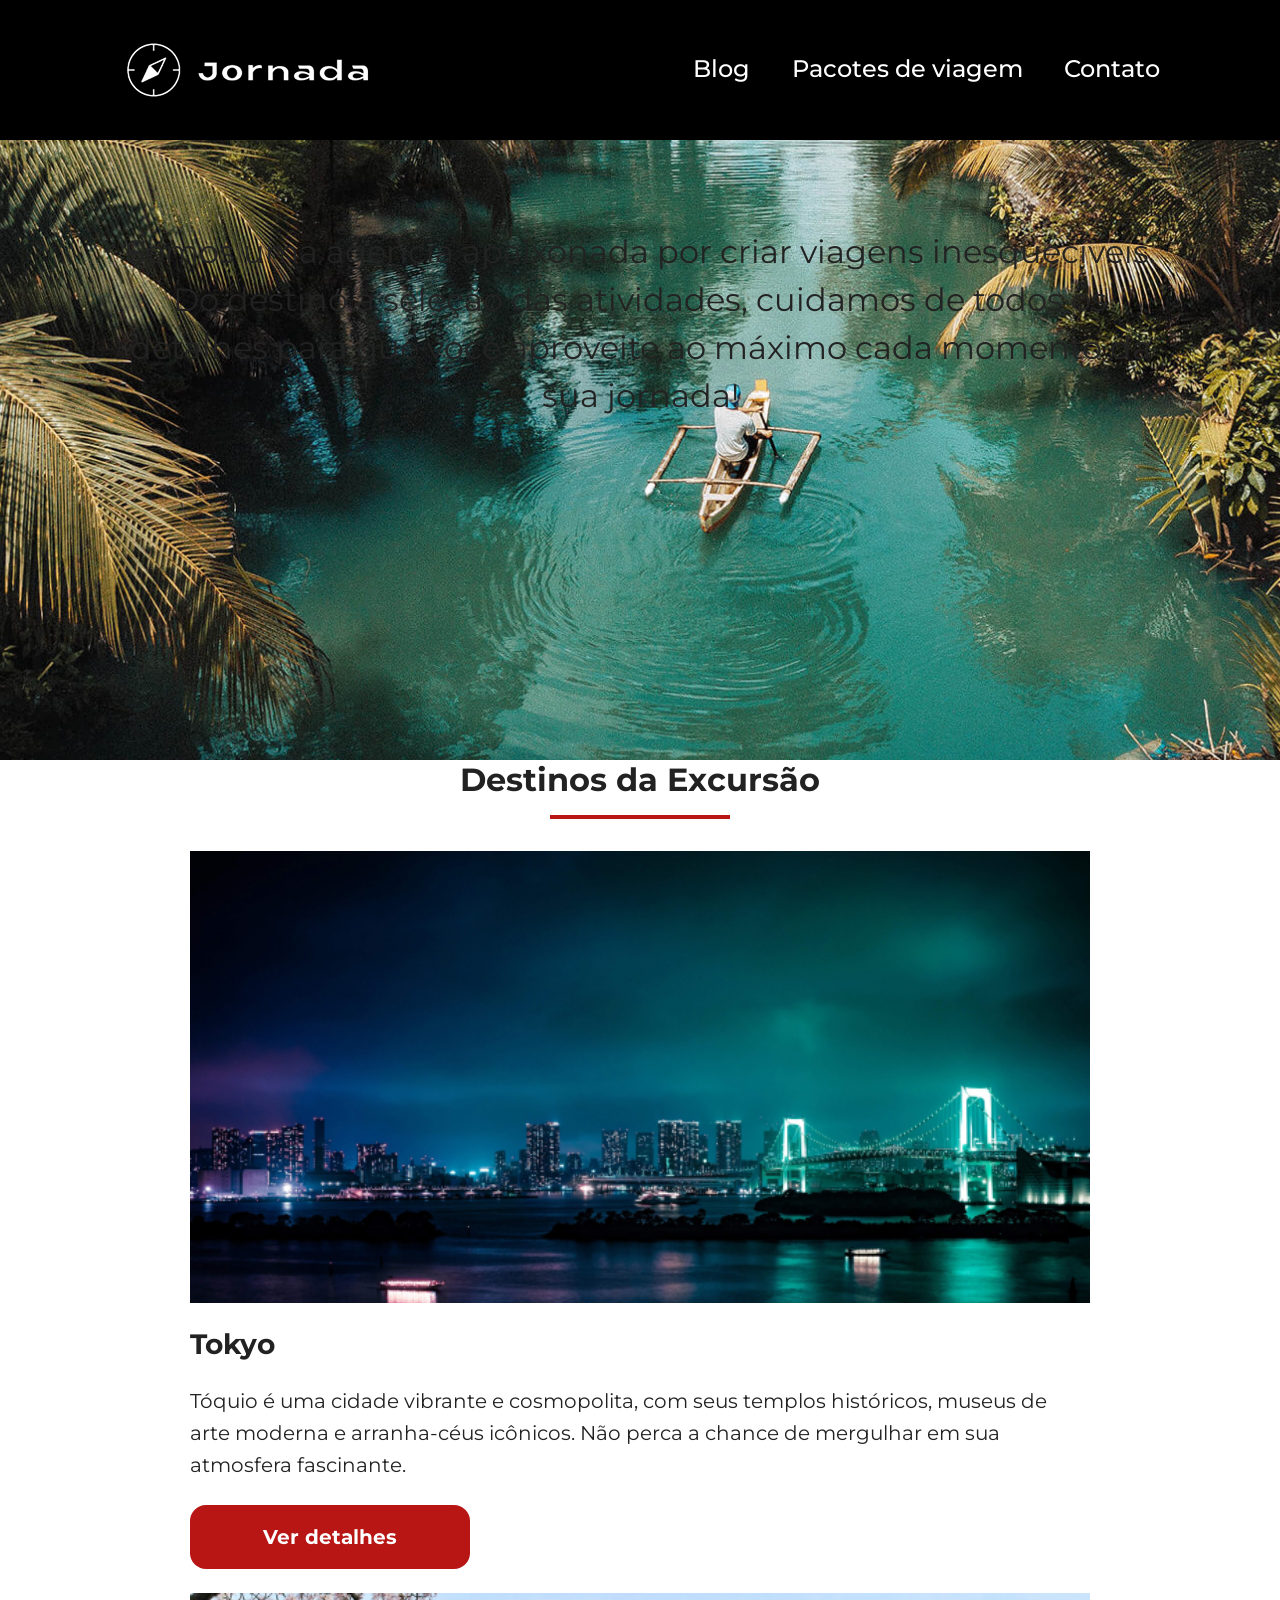
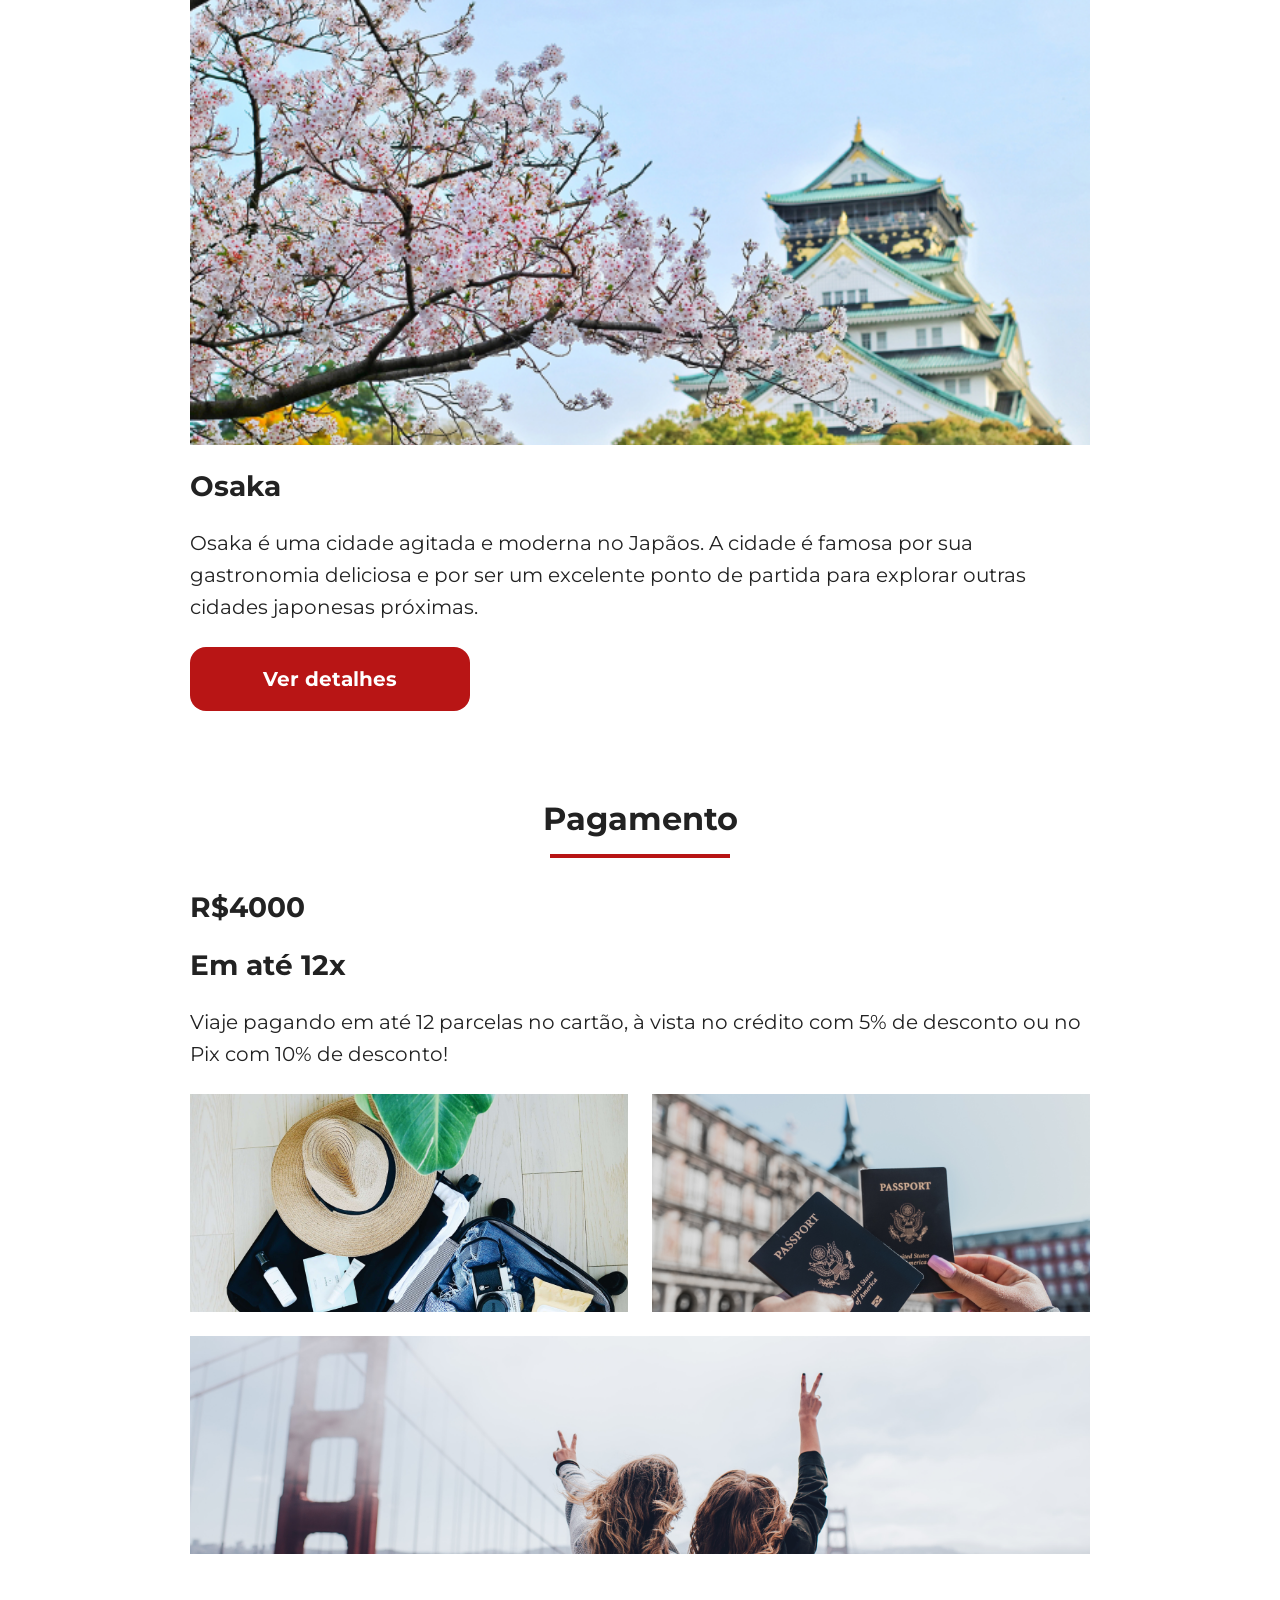
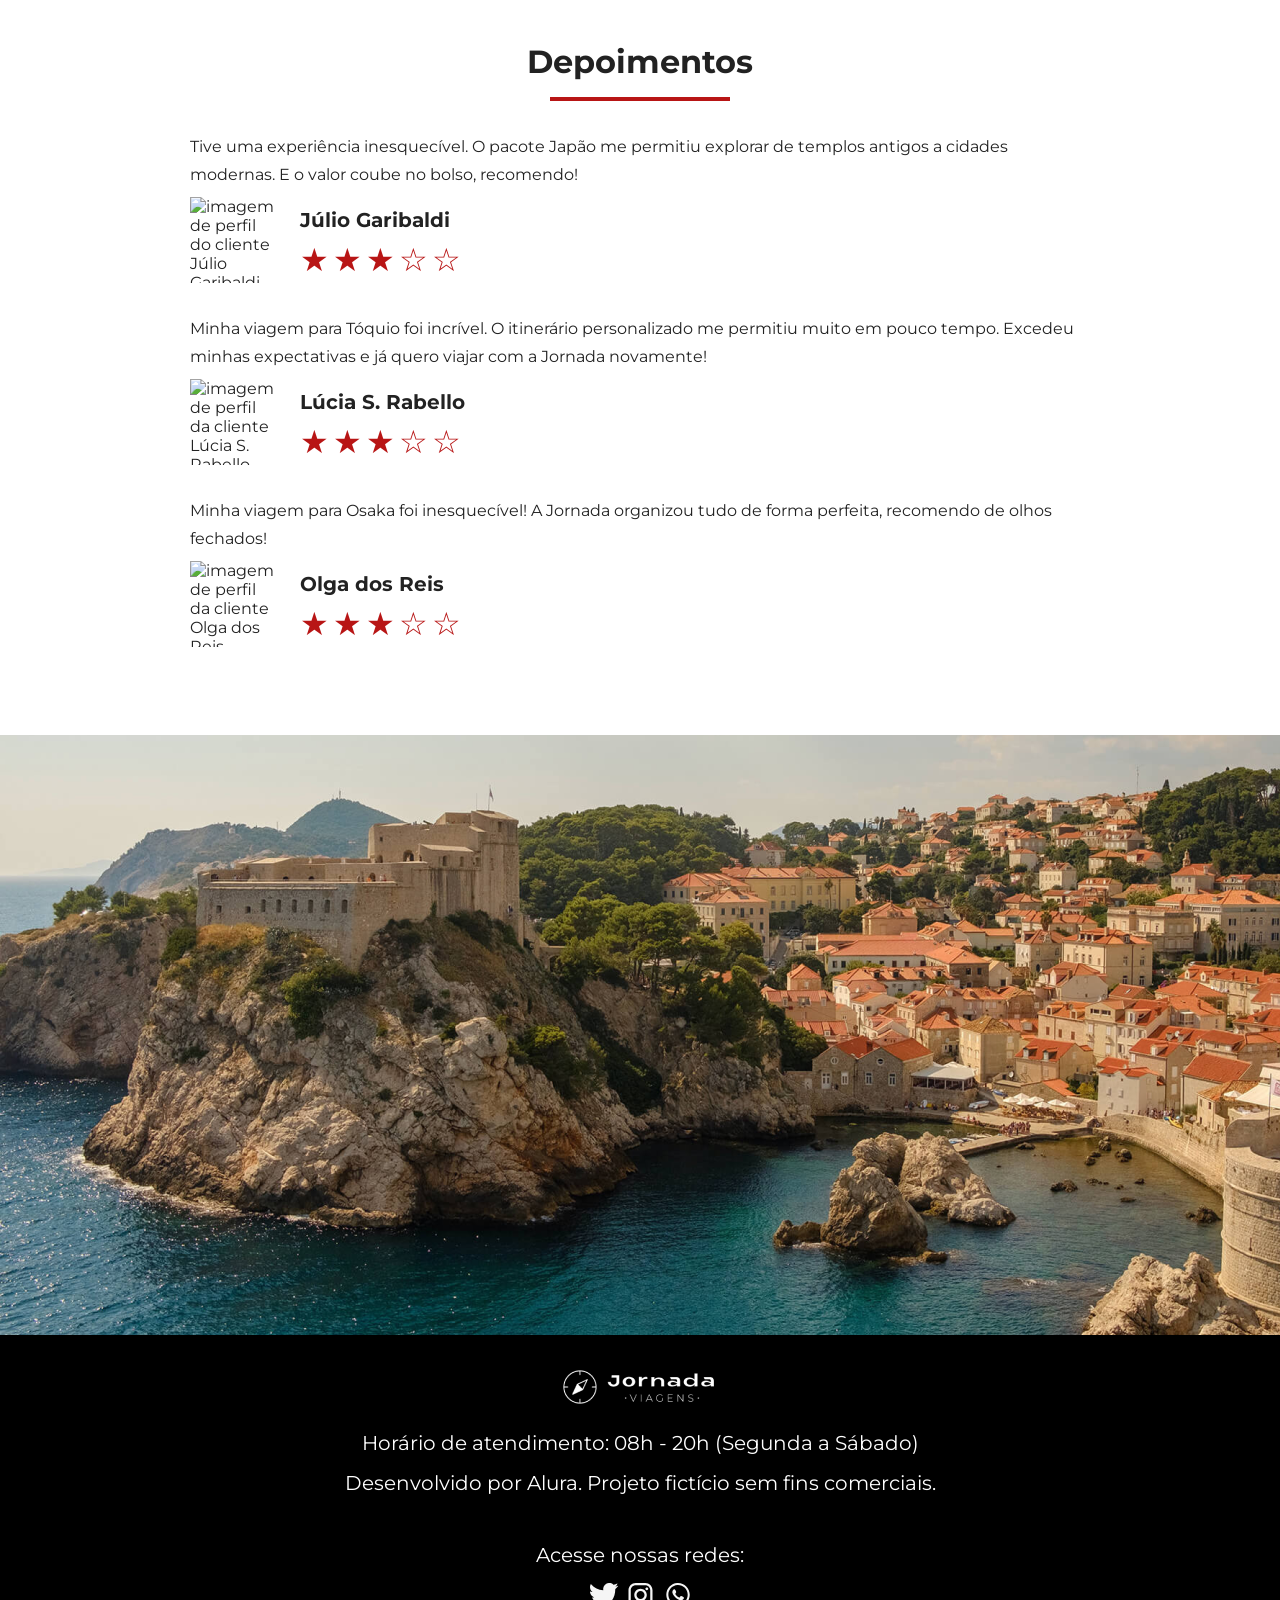
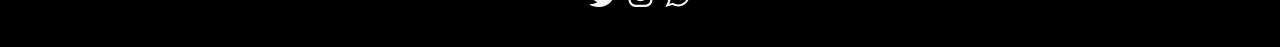
==== pacotes-de-viagens.html @ dfcec151 "Cria estrutura e adiciona assets" ====
<!DOCTYPE html>
<html lang="pt-BR">
  <head>
    <meta charset="UTF-8" />
    <meta name="viewport" content="width=device-width, initial-scale=1.0" />
    <meta
      name="description"
      content="Jornada Viagens,uma agência apaixonada por criar viagens inesquecíveis"
    />

    <meta name="og:title" content="Jornada Viagens" />
    <meta
      name="og:description"
      content="Jornada Viagens,uma agência apaixonada por criar viagens inesquecíveis"
    />
    <meta
      name="og:image"
      content="https://danicastilho.github.io/jornada-viagens/img/logo-footer.png"
    />
    <meta name="og:type" content="website" />
    <meta
      name="og:url"
      content="https://danicastilho.github.io/jornada-viagens"
    />

    <link rel="icon" href="favico.svg" type="xml/svg" />
    <link rel="stylesheet" href="./css/style.css" />

    <title>Jornada Viagens</title>
  </head>
  <body>
    <header class="main-header">
      <a class="logo" href="index.html" title="voltar para a página inicial">
        <img
          class="img-mobile"
          src="img/bussola-jornada-branco.png"
          alt="Bussola do logo Jornada Viagens na cor branca"
        />
        <img
          class="img-desktop"
          src="img/bussola-texto-jornada-branco.png"
          alt="Logo Jornada Viagens na cor branca"
        />
      </a>
      <div class="navigation-menu">
        <label for="menu">
          <img src="img/menu.png" alt="menu" />
        </label>
        <input type="checkbox" id="menu" hidden />
        <nav>
          <ul class="list-links">
            <li>
              <a href="blog.html" target="_blank" title="Acessar Blog">Blog</a>
            </li>
            <li>
              <a
                href="pacotes.html"
                target="_blank"
                title="Acessar Pacotes de viagem"
                >Pacotes de viagem</a
              >
            </li>
            <li>
              <a href="contato.html" target="_blank" title="Acessar Contato"
                >Contato</a
              >
            </li>
          </ul>
        </nav>
      </div>
    </header>
    <section class="packages hero">
      <div class="hero-img">
        <h2>
          Somos uma agência apaixonada por criar viagens inesquecíveis. Do
          destino à seleção das atividades, cuidamos de todos os detalhes para
          que você aproveite ao máximo cada momento da sua jornada!
        </h2>
      </div>
    </section>

    <section class="package destinations">
      <div class="section-title">
        <h2>Destinos da Excursão</h2>
        <hr />
      </div>
      <div class="destination-items">
        <article class="item tokyo">
          <header>
            <div class="img-item"></div>
            <h3 class="content-title">Tokyo</h3>
          </header>
          <p class="content-text">
            Tóquio é uma cidade vibrante e cosmopolita, com seus templos
            históricos, museus de arte moderna e arranha-céus icônicos. Não
            perca a chance de mergulhar em sua atmosfera fascinante.
          </p>
          <footer>
            <a
              href="#"
              class="button"
              target="_blank"
              title="Veja mais detalhes do destino Tokyo"
              >Ver detalhes</a
            >
          </footer>
        </article>
        <article class="item osaka">
          <header>
            <div class="img-item"></div>
            <h3 class="content-title">Osaka</h3>
          </header>
          <p class="content-text">
            Osaka é uma cidade agitada e moderna no Japãos. A cidade é famosa
            por sua gastronomia deliciosa e por ser um excelente ponto de
            partida para explorar outras cidades japonesas próximas.
          </p>
          <footer>
            <a
              href="#"
              class="button"
              target="_blank"
              title="Veja mais detalhes do destino Osaka"
              >Ver detalhes</a
            >
          </footer>
        </article>
      </div>
    </section>
    <section class="payments">
      <div class="section-title">
        <h2>Pagamento</h2>
        <hr />
      </div>
      <div class="content-container">
        <div class="text-content">
          <h3 class="content-title">R$4000</h3>
          <h3 class="content-title">Em até 12x</h3>

          <p class="content-text">
            Viaje pagando em até 12 parcelas no cartão, à vista no crédito com
            5% de desconto ou no Pix com 10% de desconto!
          </p>
        </div>
        <div class="image-gallery">
          <div class="image first"></div>
          <div class="image second"></div>
          <div class="image thirdy colspan-2"></div>
        </div>
      </div>
    </section>
    <section class="testimonials">
      <div class="section-title">
        <h2>Depoimentos</h2>
        <hr />
      </div>
      <div class="testimonial-container">
        <article>
          <header>
            <p>
              Tive uma experiência inesquecível. O pacote Japão me permitiu
              explorar de templos antigos a cidades modernas. E o valor coube no
              bolso, recomendo!
            </p>
          </header>
          <footer>
            <img
              src="img/avatar-julio.png"
              alt="imagem de perfil do cliente Júlio Garibaldi"
            />
            <div class="profile-content">
              <h3>Júlio Garibaldi</h3>
              <div class="rating">
                <span class="star">★</span>
                <span class="star">★</span>
                <span class="star">★</span>
                <span class="star">☆</span>
                <span class="star">☆</span>
              </div>
            </div>
          </footer>
        </article>
        <article>
          <header>
            <p>
              Minha viagem para Tóquio foi incrível. O itinerário personalizado
              me permitiu muito em pouco tempo. Excedeu minhas expectativas e já
              quero viajar com a Jornada novamente!
            </p>
          </header>
          <footer>
            <img
              src="img/avatar-lucia.png"
              alt="imagem de perfil da cliente Lúcia S. Rabello"
            />
            <div class="profile-content">
              <h3>Lúcia S. Rabello</h3>
              <div class="rating">
                <span class="star">★</span>
                <span class="star">★</span>
                <span class="star">★</span>
                <span class="star">☆</span>
                <span class="star">☆</span>
              </div>
            </div>
          </footer>
        </article>
        <article>
          <header>
            <p>
              Minha viagem para Osaka foi inesquecível! A Jornada organizou tudo
              de forma perfeita, recomendo de olhos fechados!
            </p>
          </header>
          <footer>
            <img
              src="img/avatar-olga.png"
              alt="imagem de perfil da cliente Olga dos Reis"
            />
            <div class="profile-content">
              <h3>Olga dos Reis</h3>
              <div class="rating">
                <span class="star">★</span>
                <span class="star">★</span>
                <span class="star">★</span>
                <span class="star">☆</span>
                <span class="star">☆</span>
              </div>
            </div>
          </footer>
        </article>
      </div>
    </section>
    <section class="bottom-hero">
      <div class="hero-img"></div>
    </section>
    <footer class="main-footer">
      <div class="footer-content">
        <img src="img/logo-footer.png" alt="logo completo Jornada Viagens" />
        <p>Horário de atendimento: 08h - 20h (Segunda a Sábado)</p>
        <p>Desenvolvido por Alura. Projeto fictício sem fins comerciais.</p>
      </div>
      <div class="footer-social">
        <p>Acesse nossas redes:</p>

        <a href="#" target="_blank" title="Acesse o Twitter do Jornada Viagens"
          ><img
            src="img/icone-twitter.svg"
            alt="icone do Twitter na cor branca"
        /></a>

        <a
          href="#"
          target="_blank"
          title="Acesse o Instagram do Jornada Viagens"
          ><img
            src="img/icone-instagram.svg"
            alt="icone do Instagram na cor branca"
        /></a>

        <a href="#" target="_blank" title="Entre em contato através do whatsapp"
          ><img
            src="img/icone-whatsapp.svg"
            alt="icone do whatsapp na cor branca"
        /></a>
      </div>
    </footer>
  </body>
</html>
---- css/style.css ----
@import url(global.css);
@import url(header.css);
@import url(hero.css);
@import url(offers.css);
@import url(categories.css);
@import url(destinations.css);
@import url(payments.css);
@import url(testimonials.css);
@import url(footer.css);
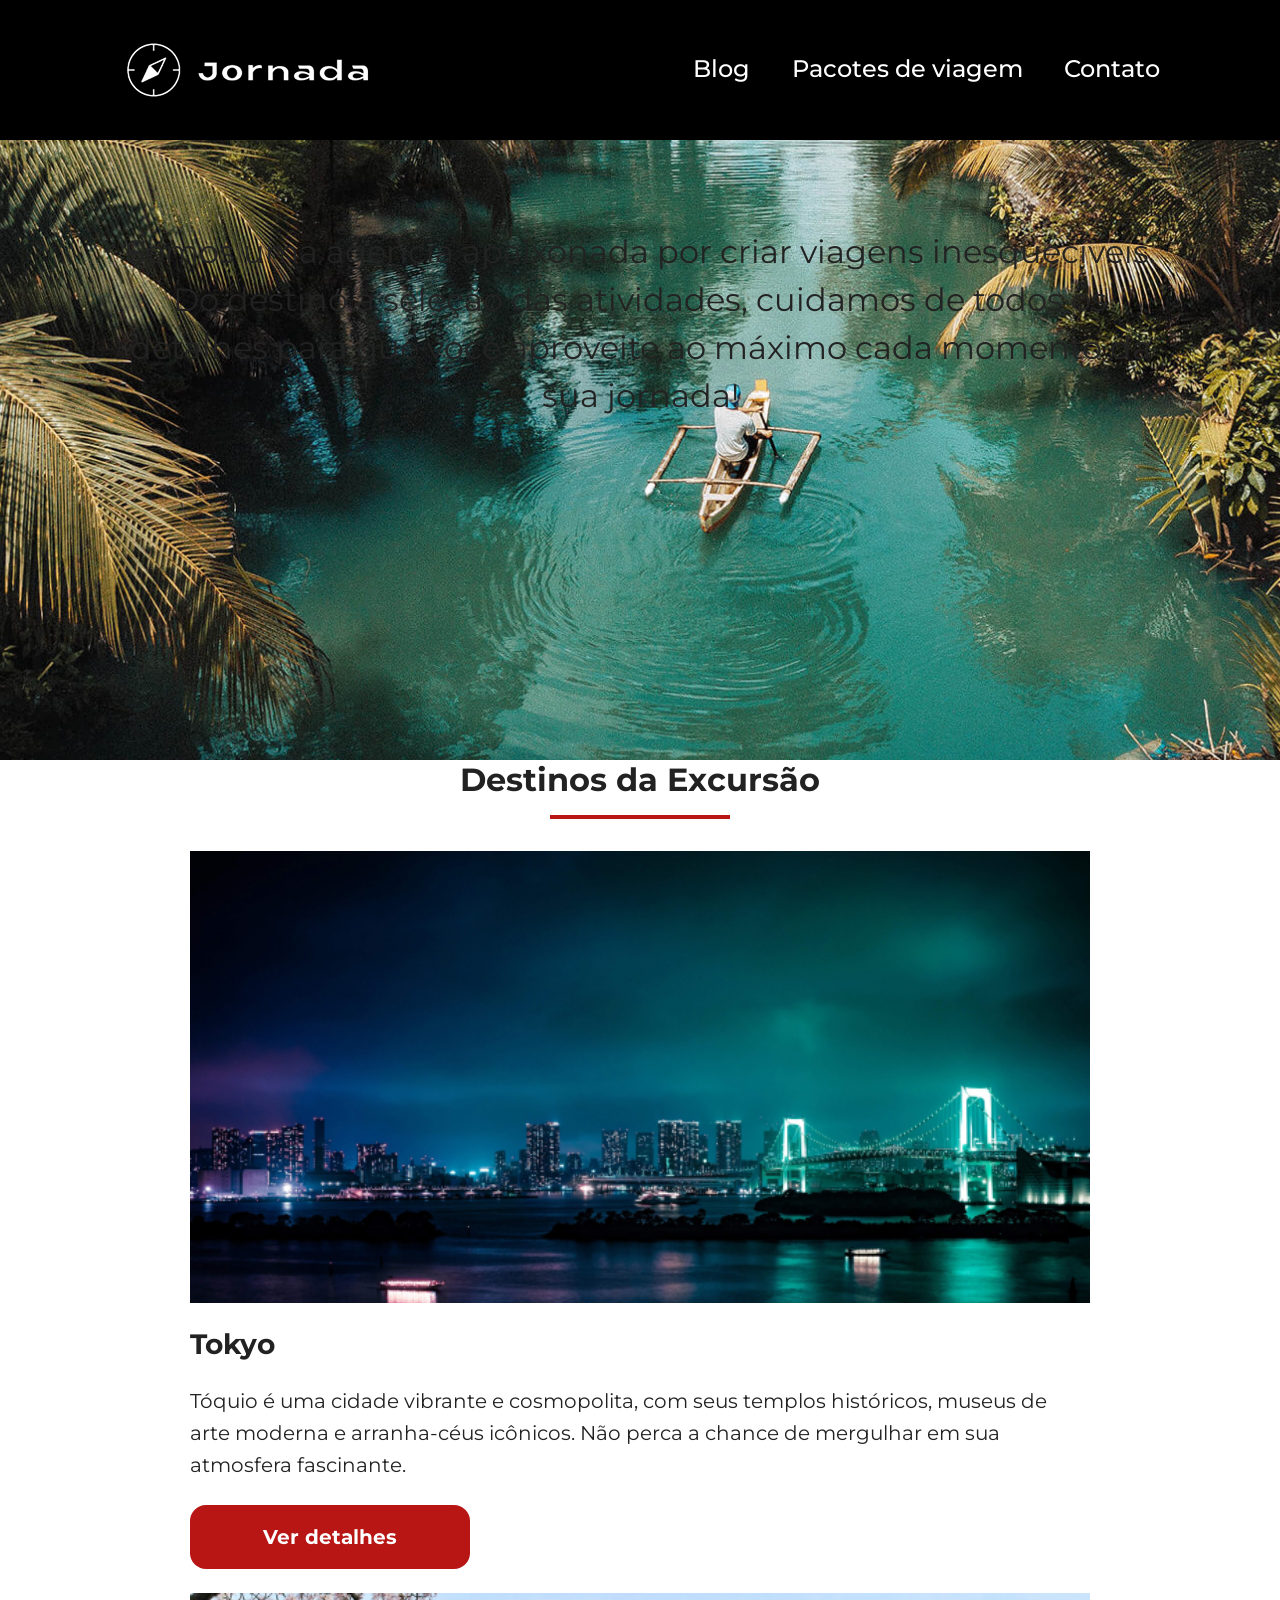
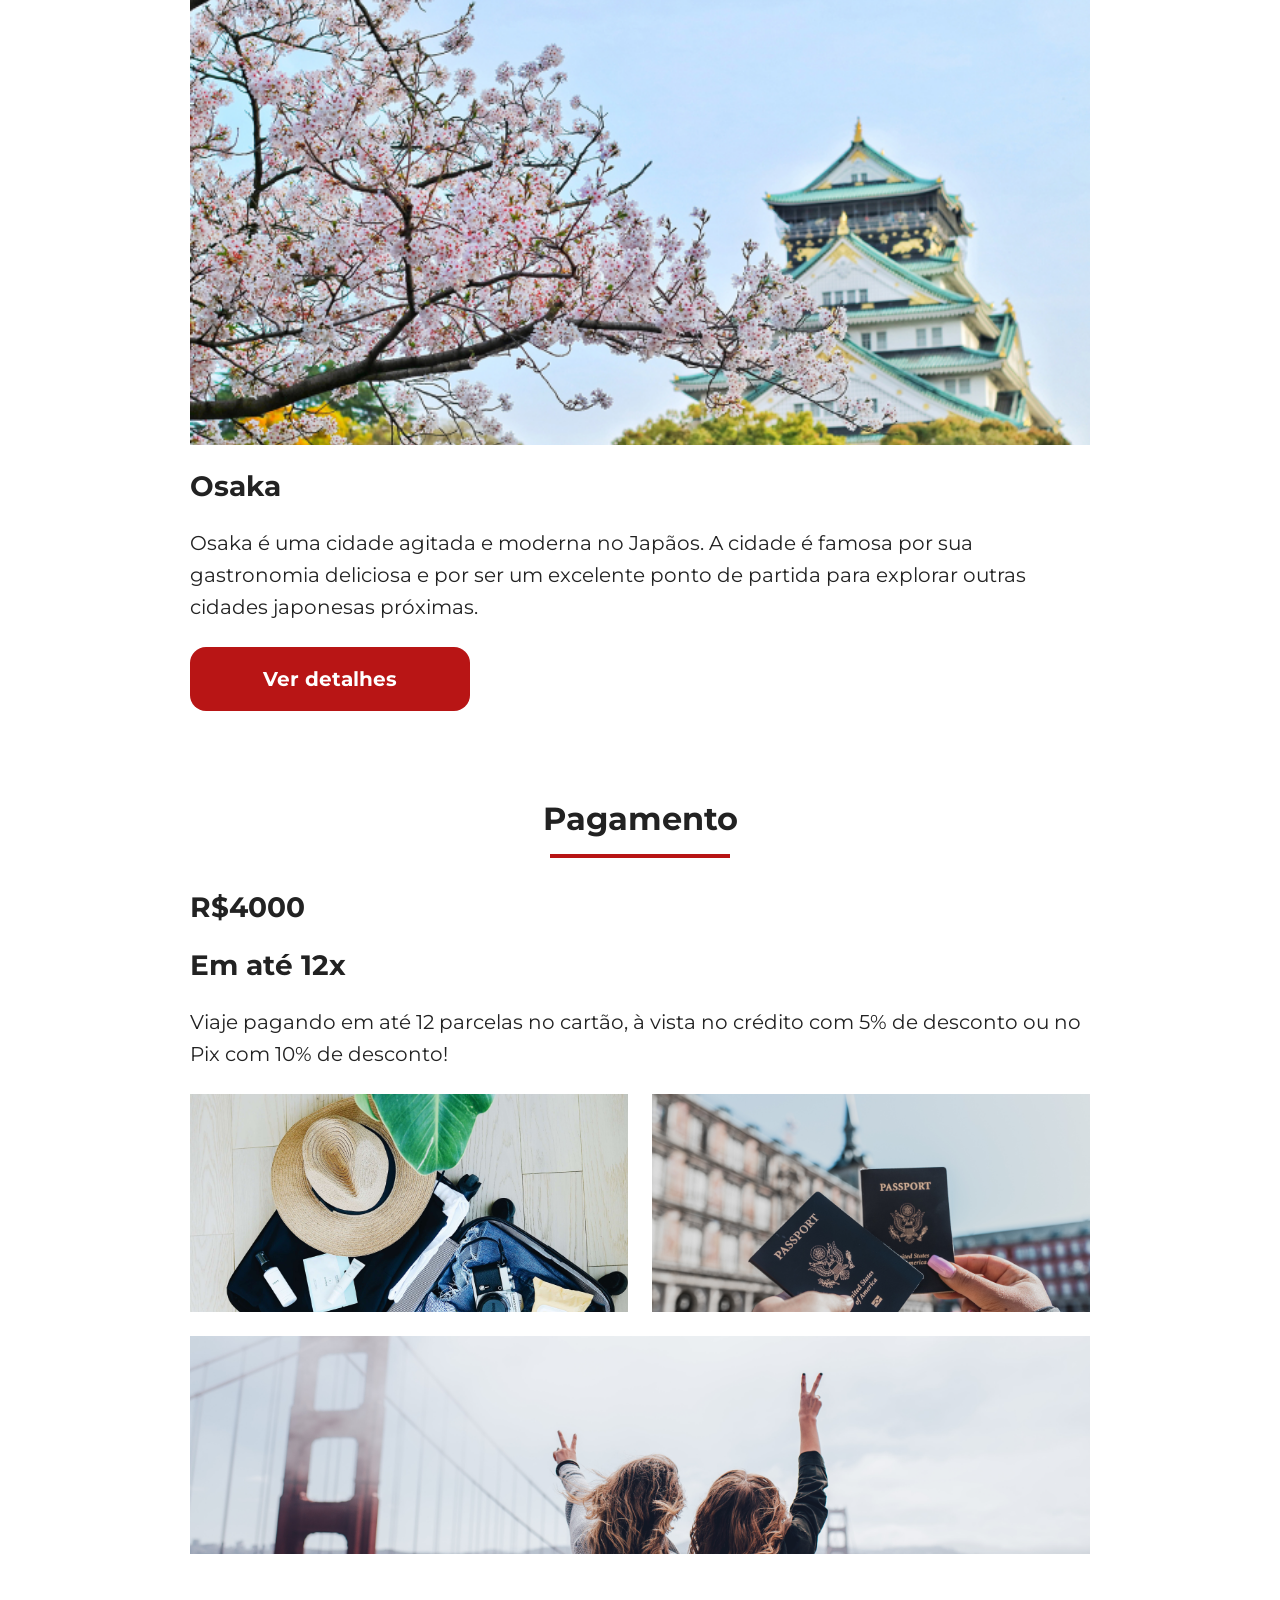
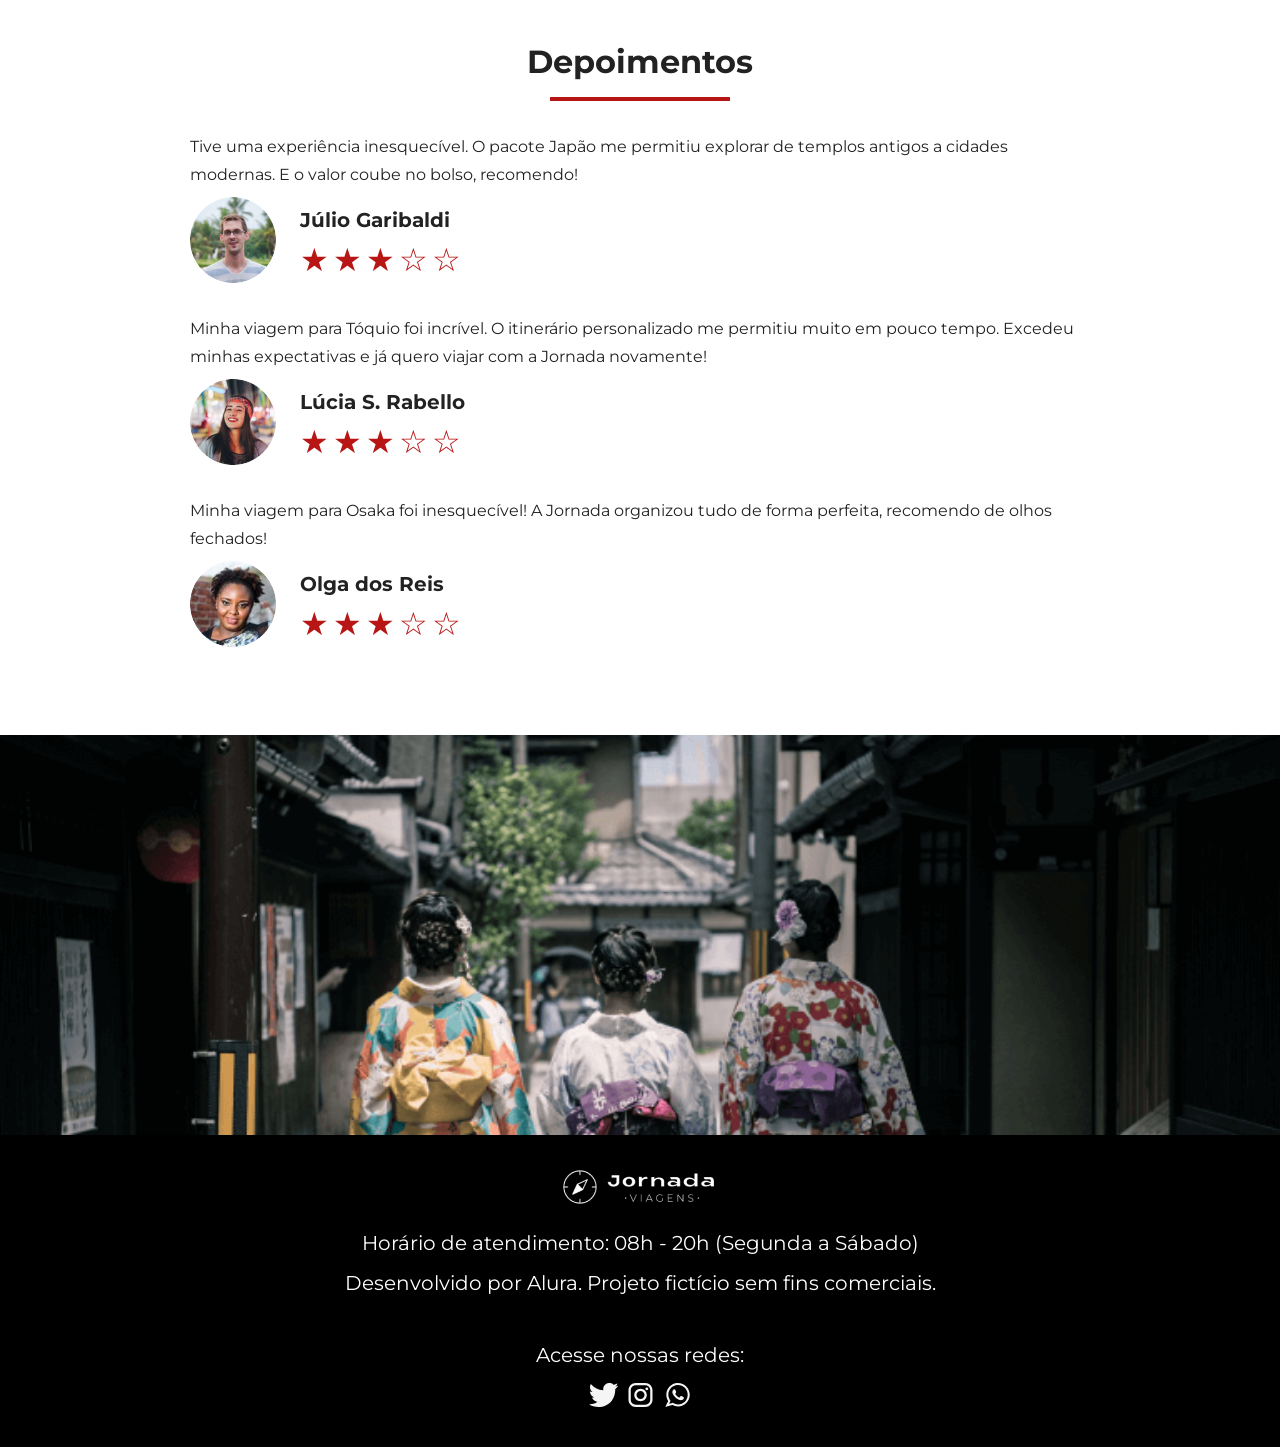
==== commit 7de65760: "Adiciona background" ====
--- a/pacotes-de-viagens.html
+++ b/pacotes-de-viagens.html
@@ -69,7 +69,7 @@
         </nav>
       </div>
     </header>
-    <section class="packages hero">
+    <section class="travel-packages hero">
       <div class="hero-img">
         <h2>
           Somos uma agência apaixonada por criar viagens inesquecíveis. Do
@@ -165,7 +165,7 @@
           </header>
           <footer>
             <img
-              src="img/avatar-julio.png"
+              src="img/travel-packages/avatar-julio.png"
               alt="imagem de perfil do cliente Júlio Garibaldi"
             />
             <div class="profile-content">
@@ -190,7 +190,7 @@
           </header>
           <footer>
             <img
-              src="img/avatar-lucia.png"
+              src="img/travel-packages/avatar-lucia.png"
               alt="imagem de perfil da cliente Lúcia S. Rabello"
             />
             <div class="profile-content">
@@ -214,7 +214,7 @@
           </header>
           <footer>
             <img
-              src="img/avatar-olga.png"
+              src="img/travel-packages/avatar-olga.png"
               alt="imagem de perfil da cliente Olga dos Reis"
             />
             <div class="profile-content">
@@ -231,7 +231,7 @@
         </article>
       </div>
     </section>
-    <section class="bottom-hero">
+    <section class="travel-packages bottom-hero">
       <div class="hero-img"></div>
     </section>
     <footer class="main-footer">
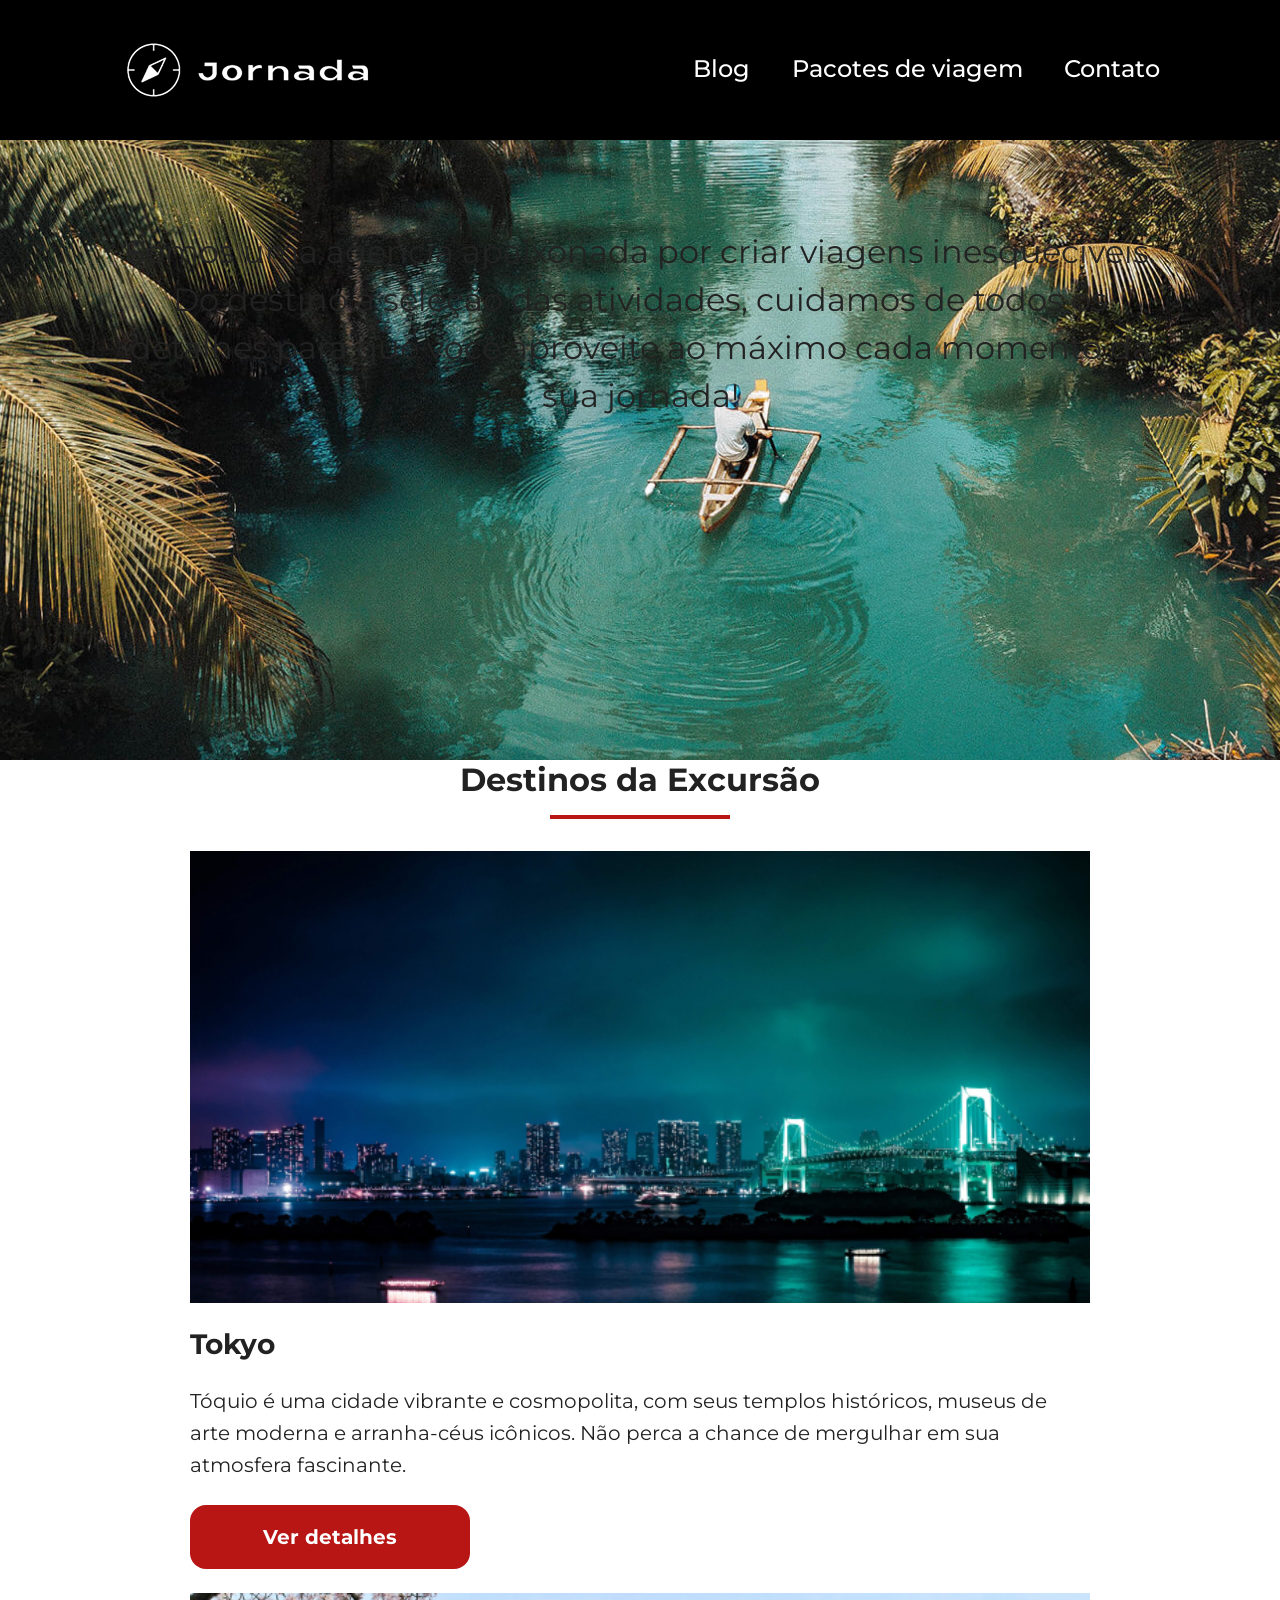
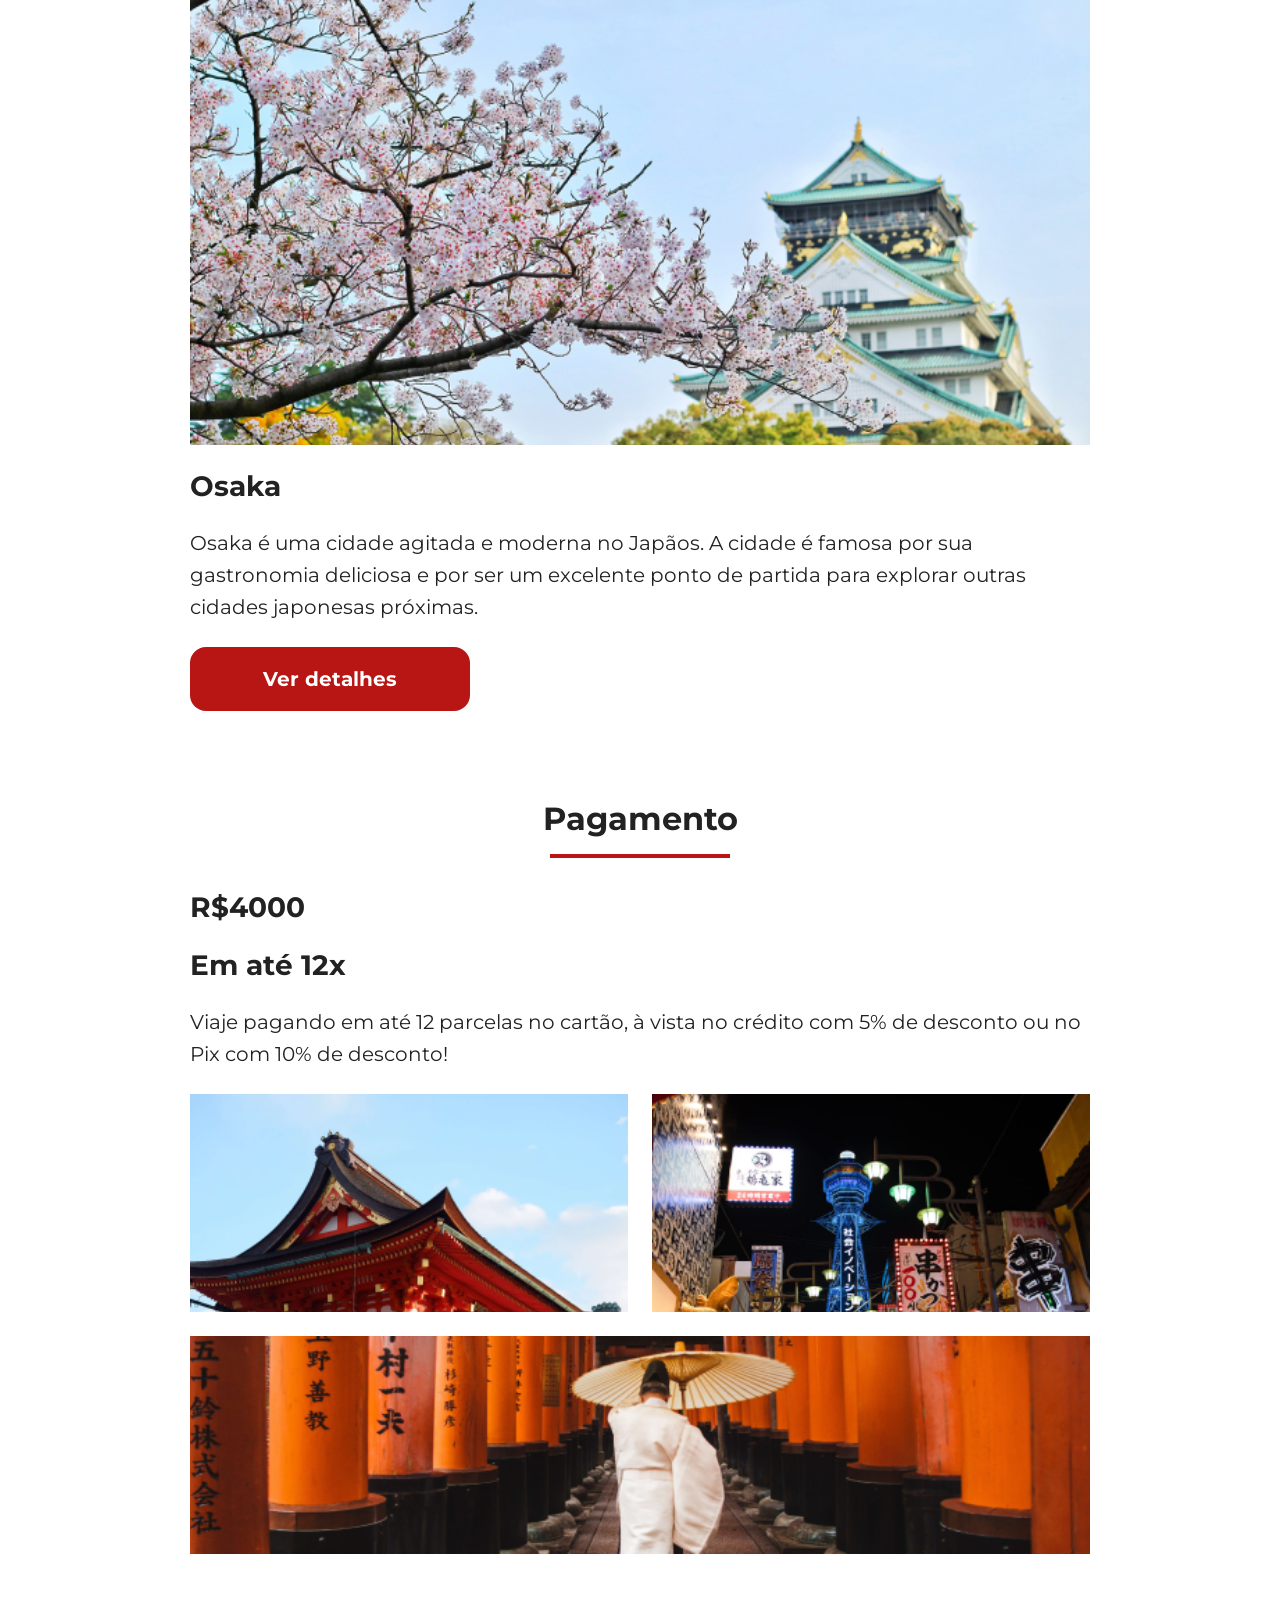
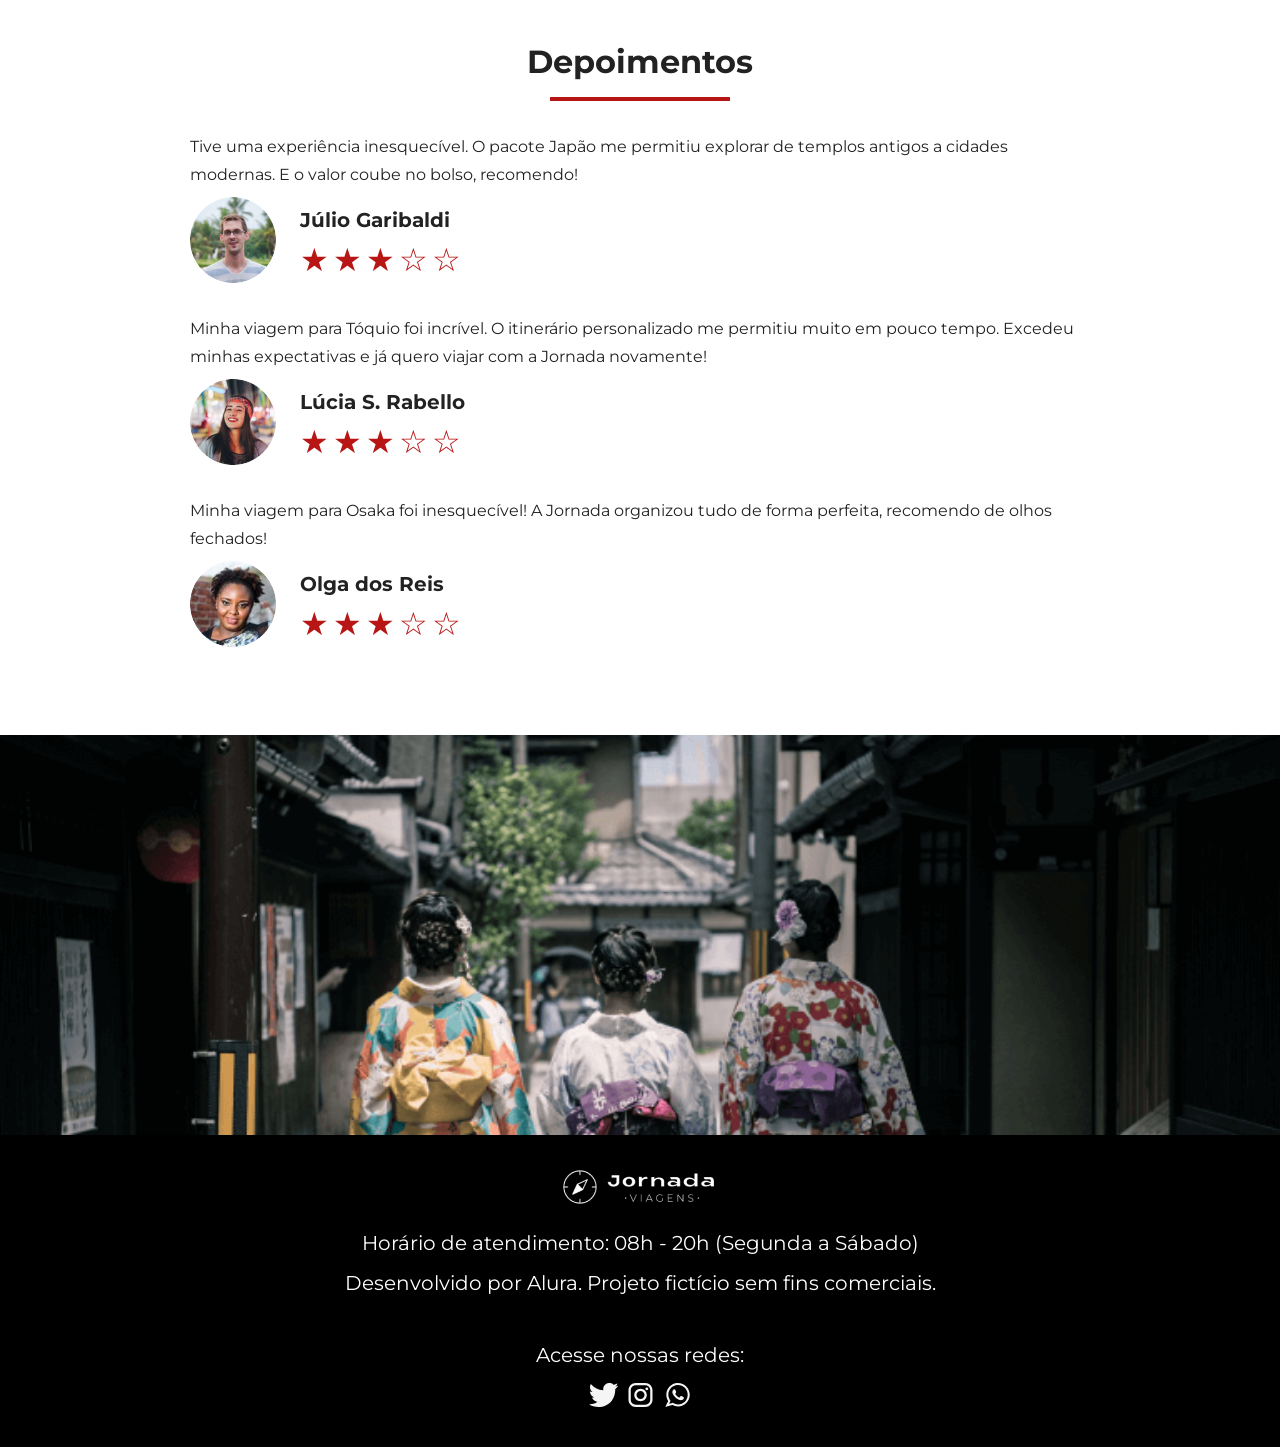
==== commit 7c398137: "Adiciona imagens da galeria" ====
--- a/pacotes-de-viagens.html
+++ b/pacotes-de-viagens.html
@@ -79,7 +79,7 @@
       </div>
     </section>
 
-    <section class="package destinations">
+    <section class="travel-packages destinations">
       <div class="section-title">
         <h2>Destinos da Excursão</h2>
         <hr />
@@ -127,7 +127,7 @@
         </article>
       </div>
     </section>
-    <section class="payments">
+    <section class="travel-packages payments">
       <div class="section-title">
         <h2>Pagamento</h2>
         <hr />
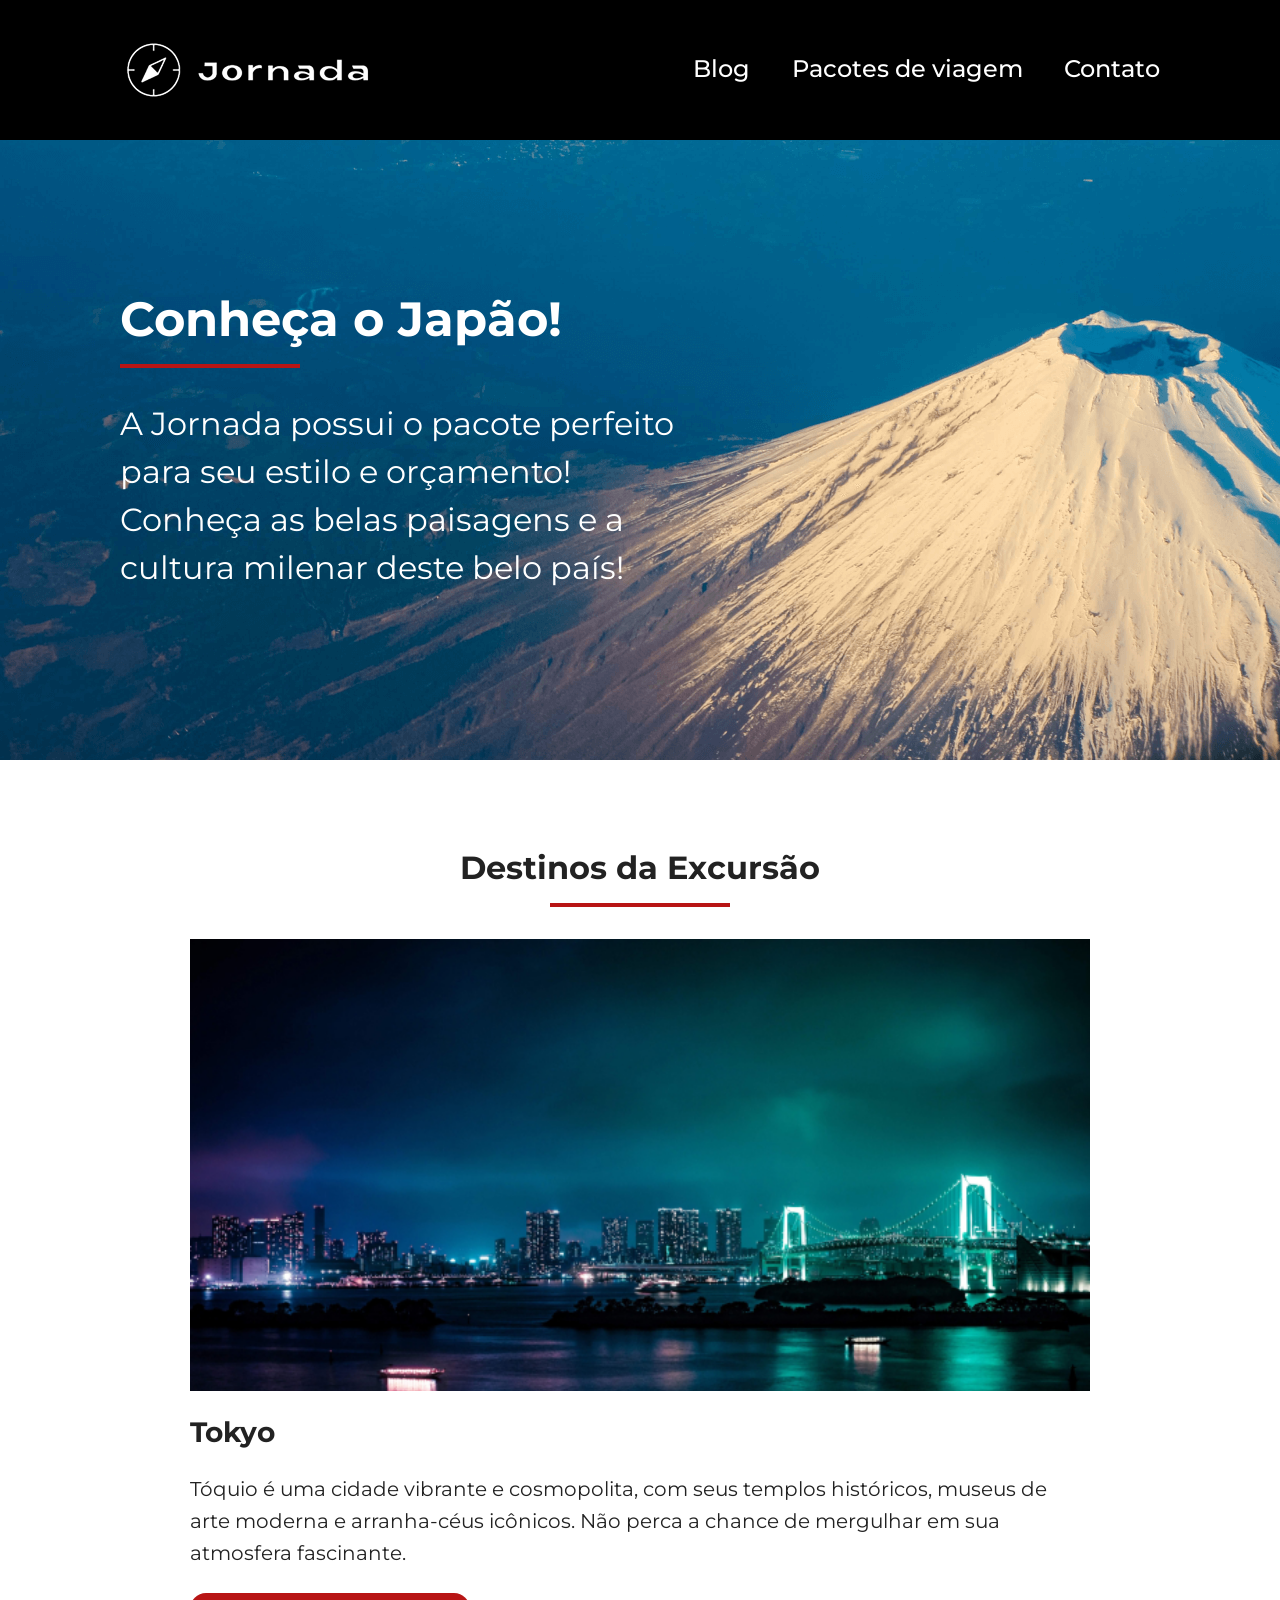
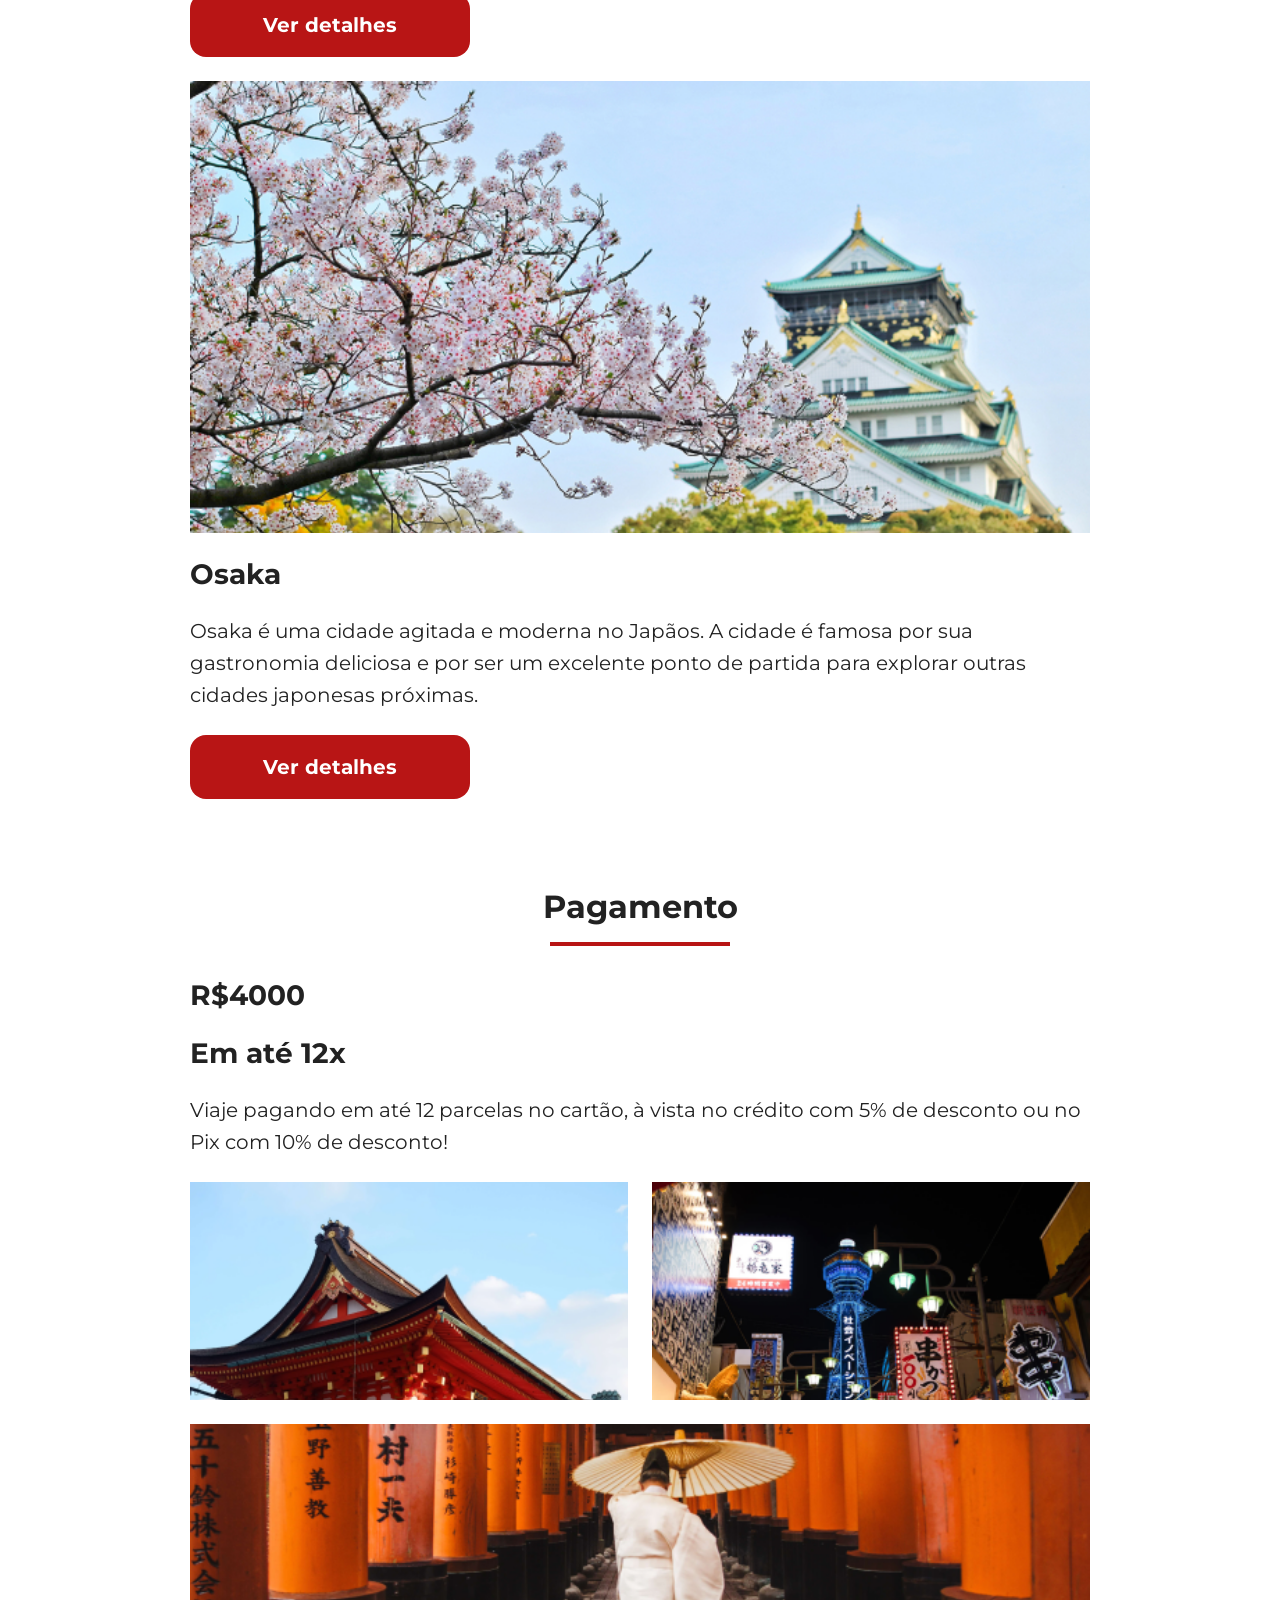
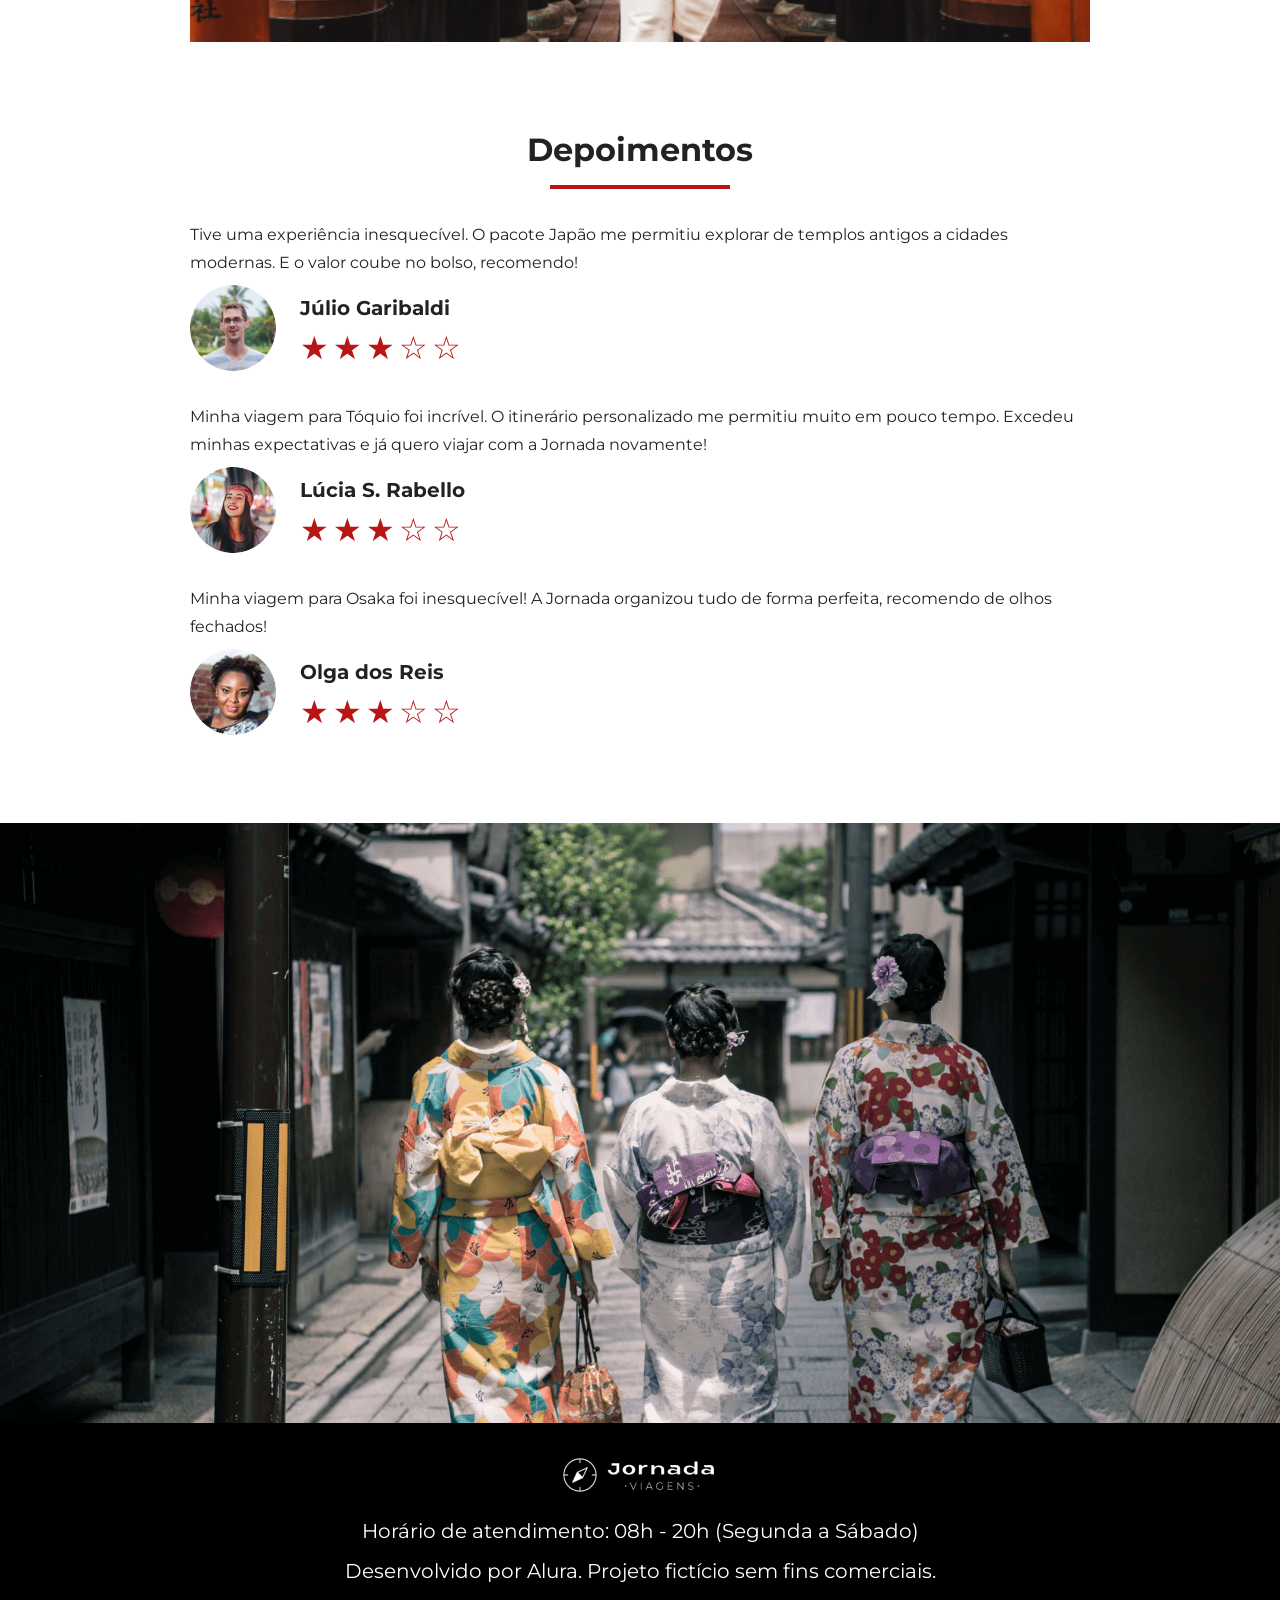
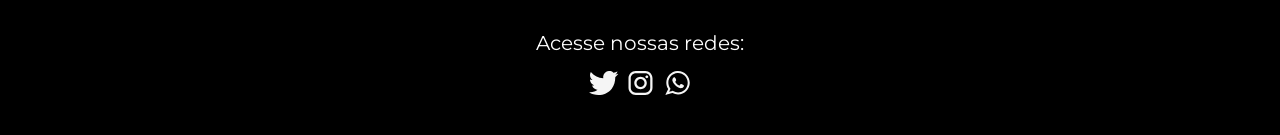
==== commit 47c43335: "Finaliza estilo de página" ====
--- a/pacotes-de-viagens.html
+++ b/pacotes-de-viagens.html
@@ -71,11 +71,14 @@
     </header>
     <section class="travel-packages hero">
       <div class="hero-img">
-        <h2>
-          Somos uma agência apaixonada por criar viagens inesquecíveis. Do
-          destino à seleção das atividades, cuidamos de todos os detalhes para
-          que você aproveite ao máximo cada momento da sua jornada!
-        </h2>
+         <div class="hero-content">
+          <h1>Conheça o Japão!</h1>
+          <hr />
+          <p>
+            A Jornada possui o pacote perfeito para seu estilo e orçamento!
+            Conheça as belas paisagens e a cultura milenar deste belo país!
+          </p>
+        </div>
       </div>
     </section>
 
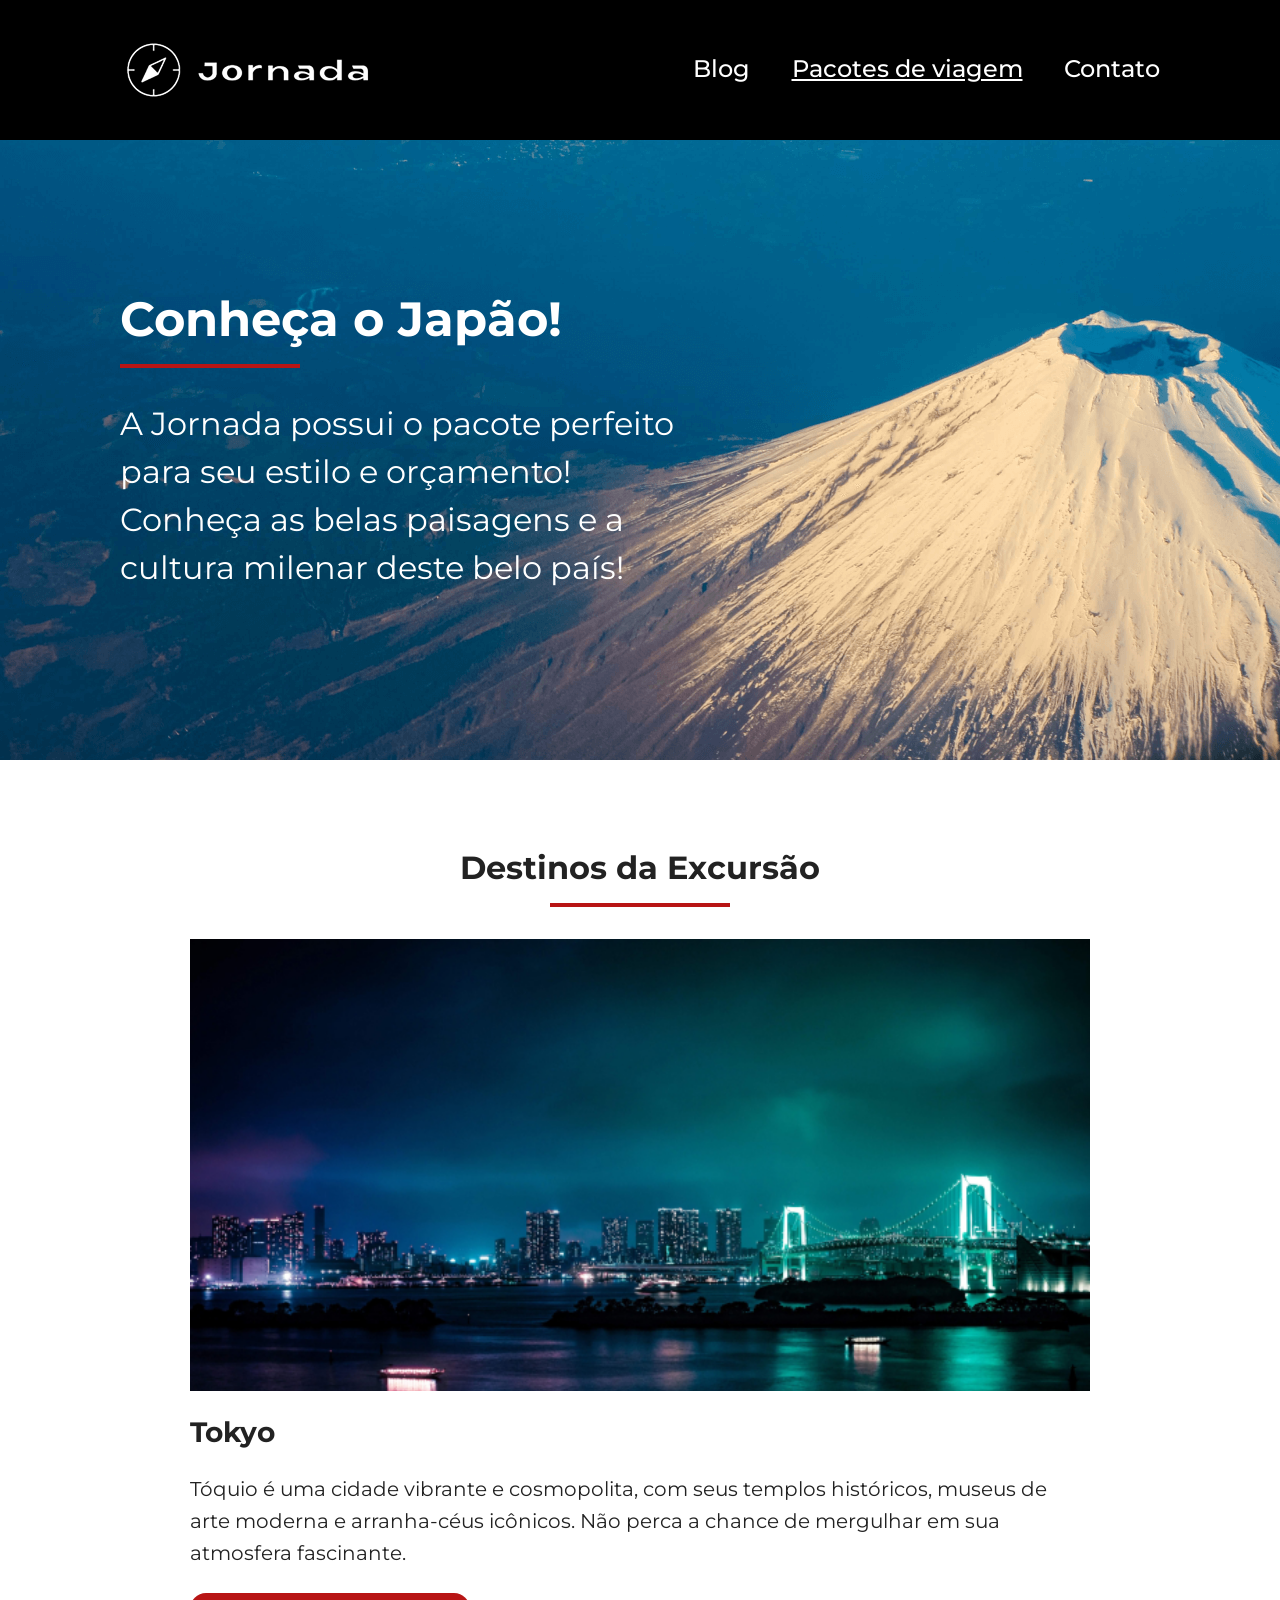
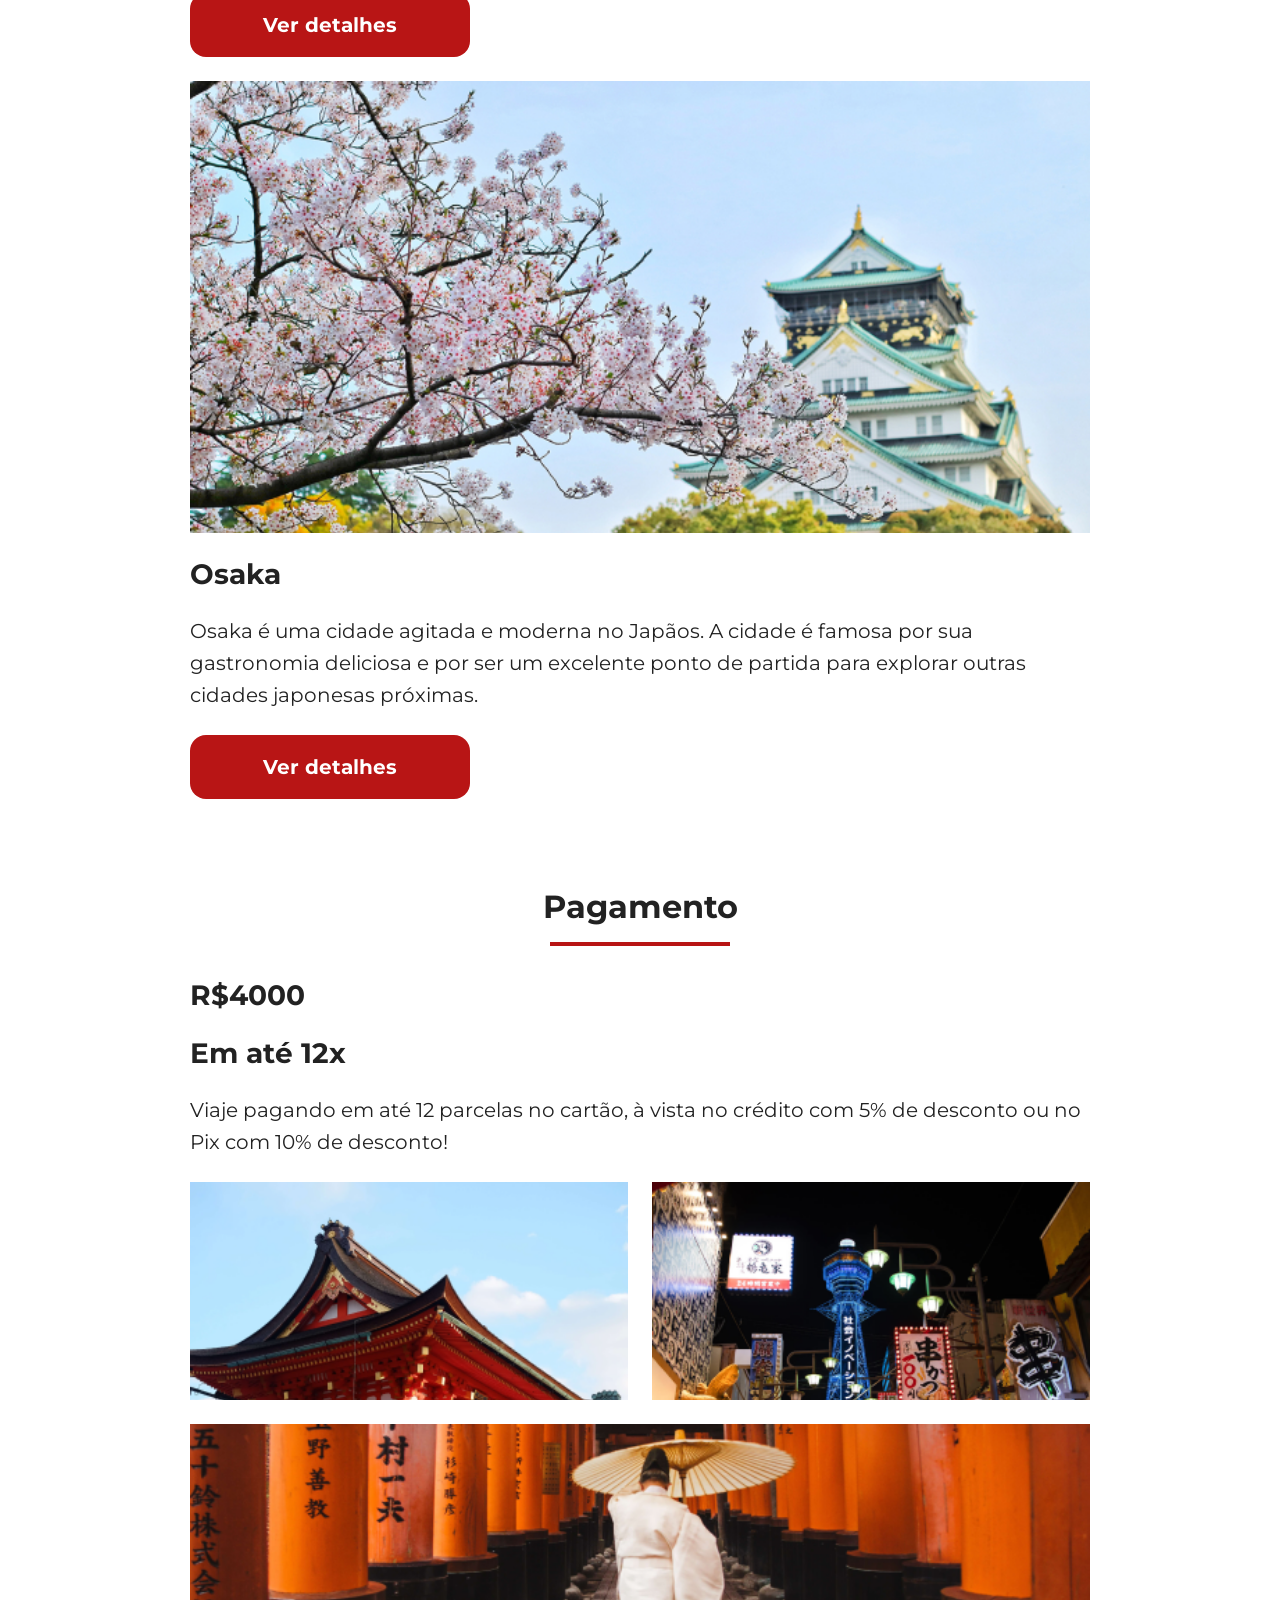
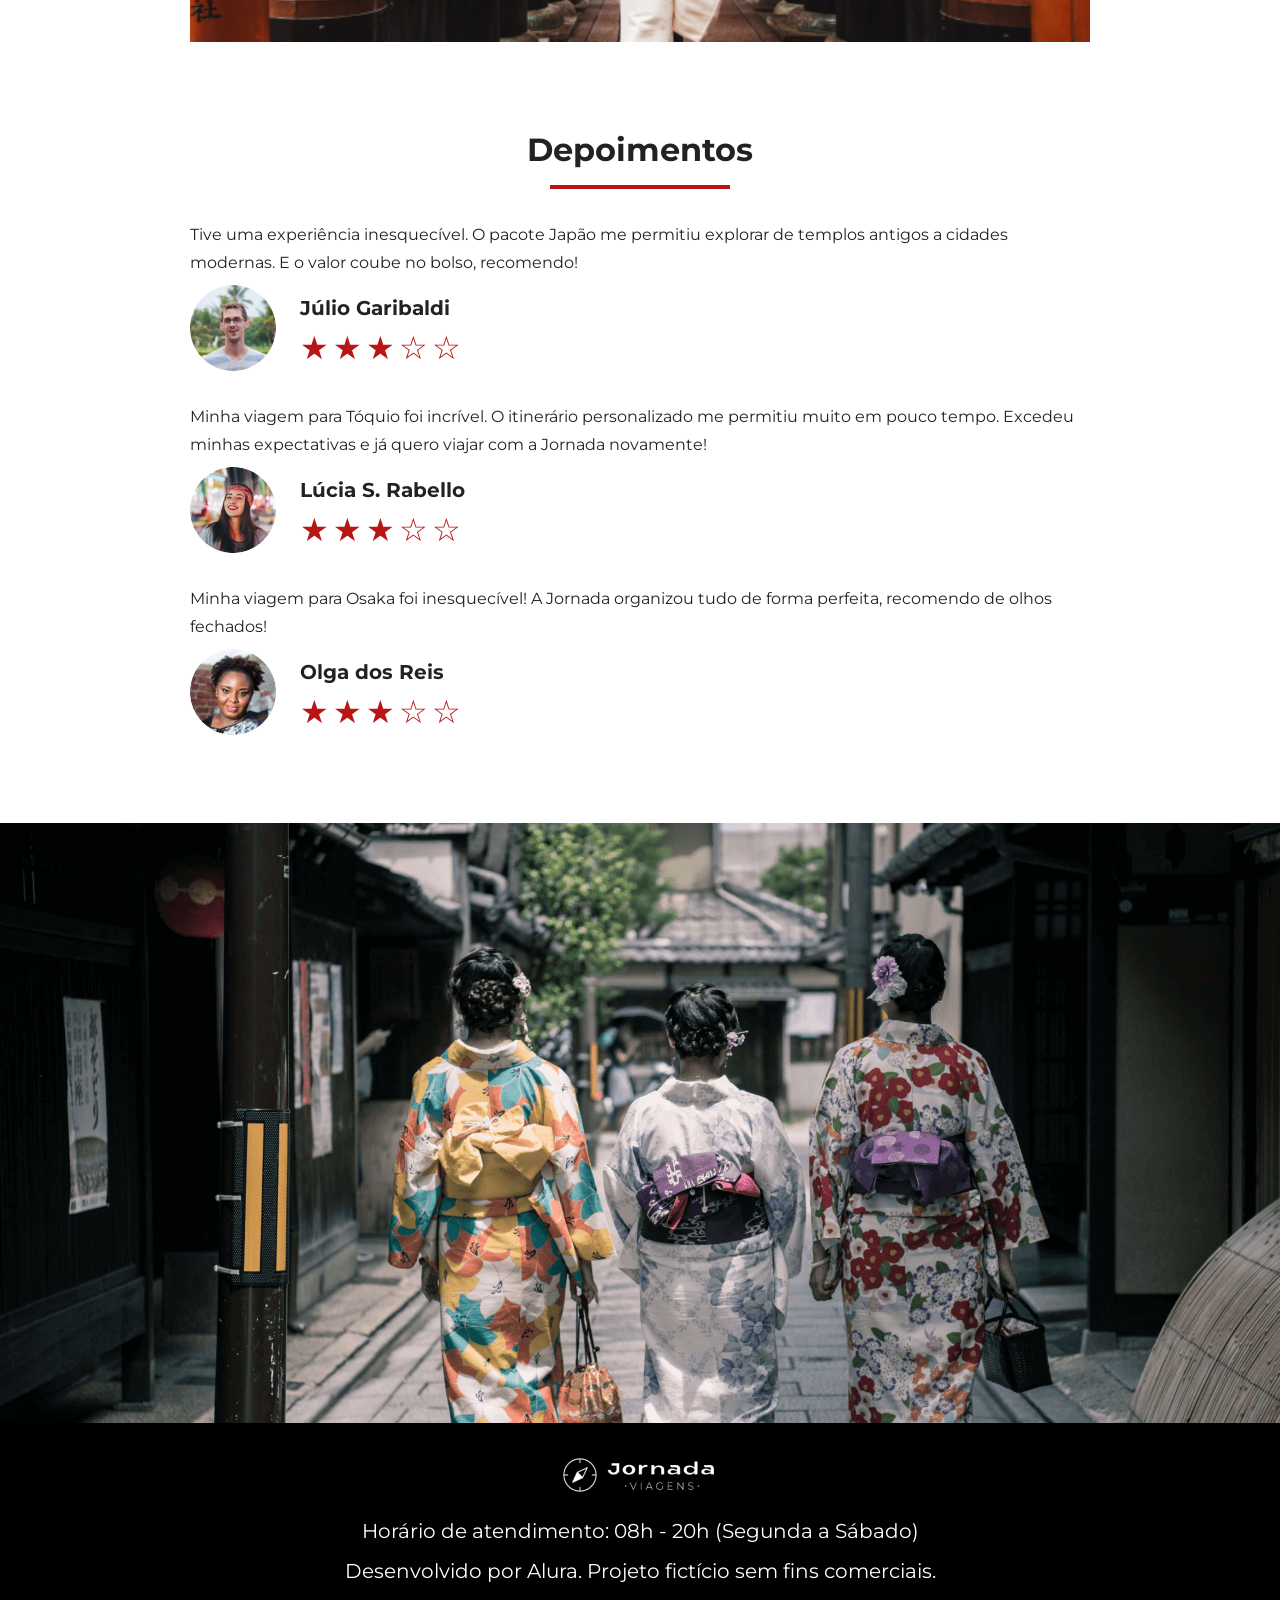
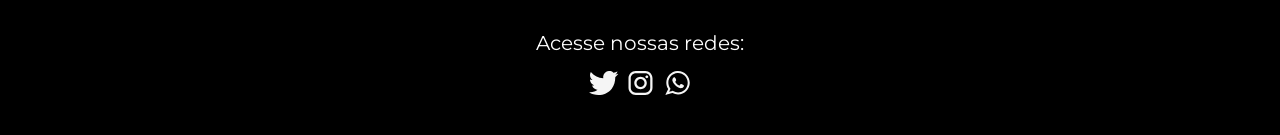
==== commit cb7f3418: "Adiciona estado de ativo ao link da pagina atual" ====
--- a/pacotes-de-viagens.html
+++ b/pacotes-de-viagens.html
@@ -54,7 +54,8 @@
             </li>
             <li>
               <a
-                href="pacotes.html"
+                class="active"
+                href="pacotes-de-viagens.html"
                 target="_blank"
                 title="Acessar Pacotes de viagem"
                 >Pacotes de viagem</a
